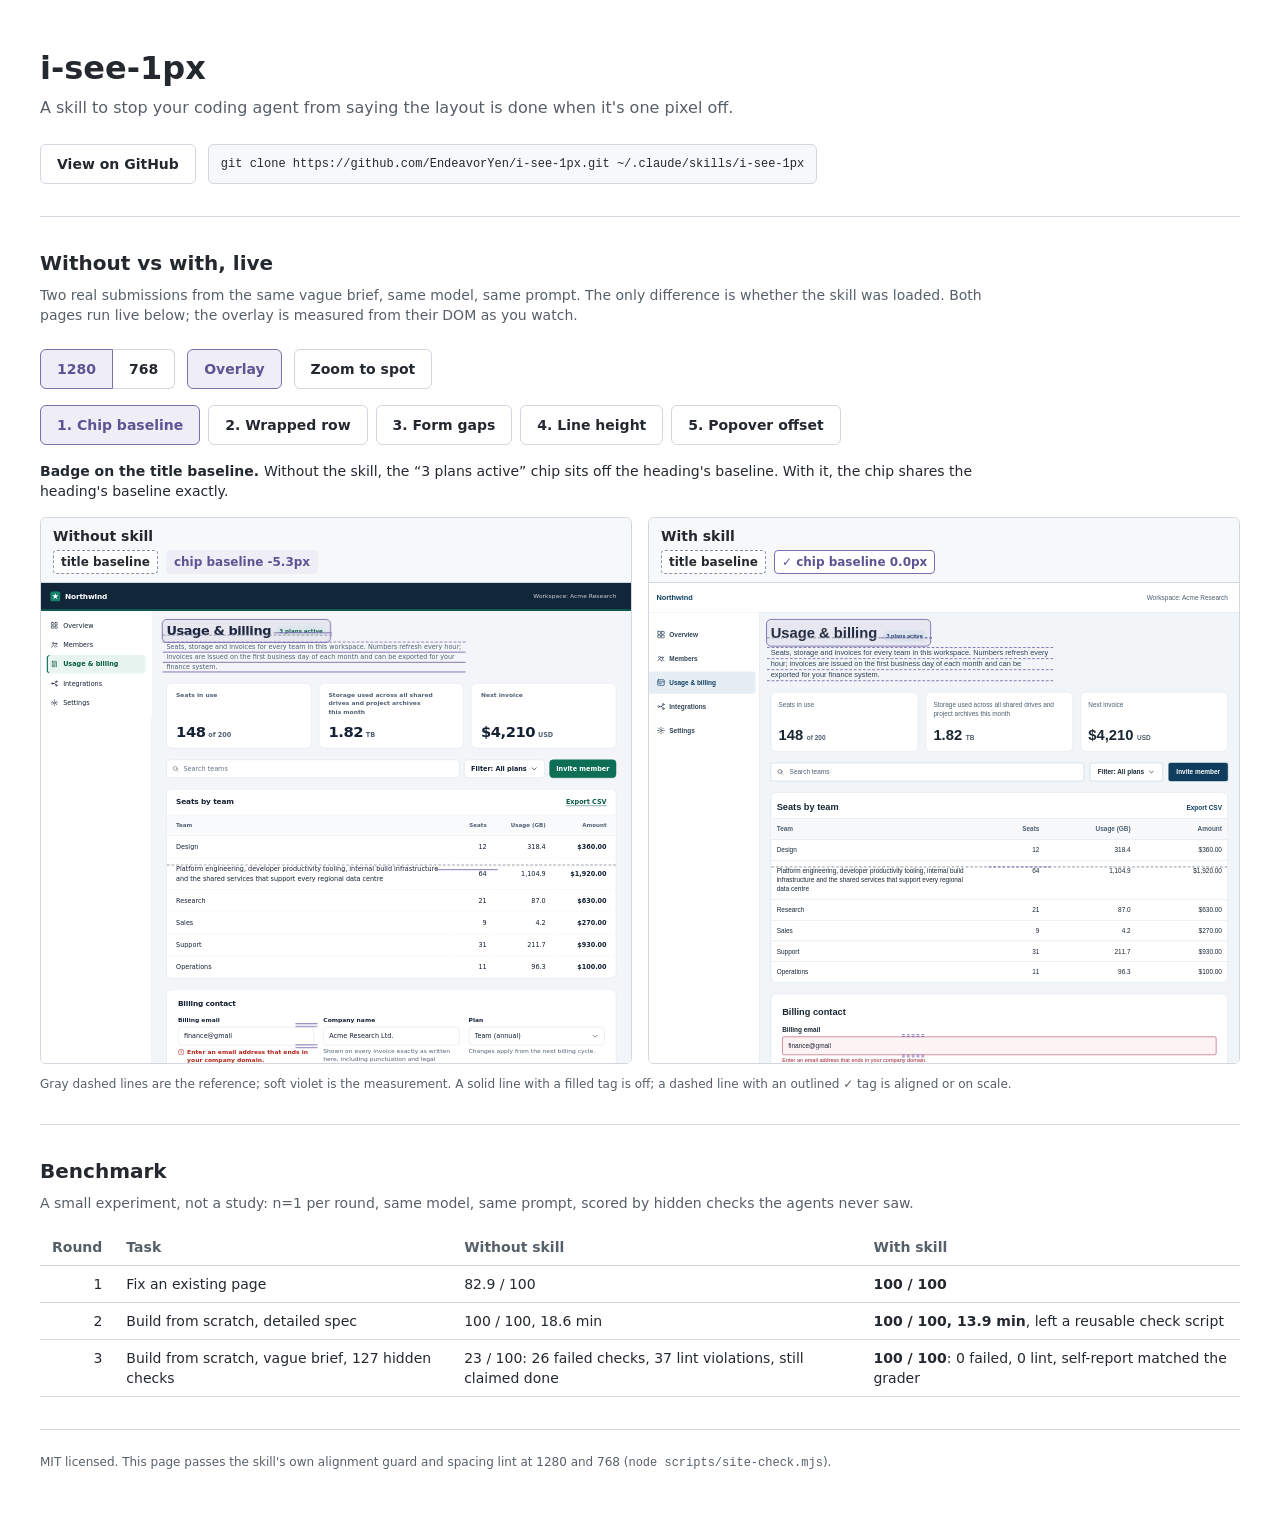
==== docs/index.html @ 6da5fd3b "Add GitHub Pages site with a live comparison viewer - docs/index.html, site.css, site.js: a hero, a " ====
<!doctype html>
<html lang="en">
<head>
  <meta charset="utf-8">
  <meta name="viewport" content="width=device-width, initial-scale=1">
  <title>i-see-1px: live without / with comparison</title>
  <meta name="description" content="A skill to stop your coding agent from saying the layout is done when it's one pixel off.">
  <link rel="icon" href="data:,">
  <link rel="stylesheet" href="tokens.css">
  <link rel="stylesheet" href="site.css">
</head>
<body>
  <header class="wrap hero" data-qa="hero">
    <h1 class="hero-title" data-qa="hero-title">i-see-1px</h1>
    <p class="tagline" data-qa="tagline">A skill to stop your coding agent from saying the layout is done when it's one pixel off.</p>
    <div class="hero-actions" data-qa="hero-actions">
      <a class="btn" data-qa="btn" href="https://github.com/EndeavorYen/i-see-1px">View on GitHub</a>
      <code class="install" data-qa="install">git clone https://github.com/EndeavorYen/i-see-1px.git ~/.claude/skills/i-see-1px</code>
    </div>
  </header>

  <main>
    <section class="wrap section" data-qa="viewer" aria-labelledby="viewer-title">
      <h2 class="section-title" data-qa="section-title" id="viewer-title">Without vs with, live</h2>
      <p class="lead" data-qa="lead">Two real submissions from the same vague brief, same model, same prompt. The only difference is whether the skill was loaded. Both pages run live below; the overlay is measured from their DOM as you watch.</p>

      <div class="toolbar" data-qa="toolbar">
        <div class="seg" role="group" aria-label="Viewport width" data-qa="seg">
          <button class="btn" data-qa="btn" type="button" data-width="1280" aria-pressed="true">1280</button>
          <button class="btn" data-qa="btn" type="button" data-width="768" aria-pressed="false">768</button>
        </div>
        <button class="btn" data-qa="btn" type="button" id="overlay-toggle" aria-pressed="true">Overlay</button>
        <button class="btn" data-qa="btn" type="button" id="zoom-toggle" aria-pressed="false">Zoom to spot</button>
      </div>

      <div class="spots" role="group" aria-label="Spots" data-qa="spots">
        <button class="btn" data-qa="spot" type="button" data-spot="chip" aria-pressed="true">1. Chip baseline</button>
        <button class="btn" data-qa="spot" type="button" data-spot="wrapped" aria-pressed="false">2. Wrapped row</button>
        <button class="btn" data-qa="spot" type="button" data-spot="gaps" aria-pressed="false">3. Form gaps</button>
        <button class="btn" data-qa="spot" type="button" data-spot="lineheight" aria-pressed="false">4. Line height</button>
        <button class="btn" data-qa="spot" type="button" data-spot="popover" aria-pressed="false">5. Popover offset</button>
      </div>

      <p class="caption" data-qa="caption" id="caption" aria-live="polite"></p>

      <div class="frames" data-qa="frames">
        <figure class="frame" data-qa="frame" data-side="without">
          <figcaption class="strip" data-qa="strip">
            <span class="strip-title" data-qa="strip-title">Without skill</span>
            <span class="tags" data-qa="tags"></span>
          </figcaption>
          <div class="viewport" data-qa="viewport"><iframe title="Demo page built without the skill" src="demo/without/index.html" loading="eager"></iframe></div>
        </figure>
        <figure class="frame" data-qa="frame" data-side="with">
          <figcaption class="strip" data-qa="strip">
            <span class="strip-title" data-qa="strip-title">With skill</span>
            <span class="tags" data-qa="tags"></span>
          </figcaption>
          <div class="viewport" data-qa="viewport"><iframe title="Demo page built with the skill" src="demo/with/index.html" loading="eager"></iframe></div>
        </figure>
      </div>
      <p class="key" data-qa="key">Gray dashed lines are the reference; soft violet is the measurement. A solid line with a filled tag is off; a dashed line with an outlined ✓ tag is aligned or on scale.</p>
    </section>

    <section class="wrap section" data-qa="bench" aria-labelledby="bench-title">
      <h2 class="section-title" data-qa="section-title" id="bench-title">Benchmark</h2>
      <p class="lead" data-qa="lead">A small experiment, not a study: n=1 per round, same model, same prompt, scored by hidden checks the agents never saw.</p>
      <table class="bench" data-qa="bench-table">
        <thead>
          <tr><th class="num" data-qa="th" scope="col">Round</th><th data-qa="th" scope="col">Task</th><th data-qa="th" scope="col">Without skill</th><th data-qa="th" scope="col">With skill</th></tr>
        </thead>
        <tbody>
          <tr><td class="num" data-qa="td-num">1</td><td data-qa="td">Fix an existing page</td><td data-qa="td">82.9 / 100</td><td data-qa="td"><strong>100 / 100</strong></td></tr>
          <tr><td class="num" data-qa="td-num">2</td><td data-qa="td">Build from scratch, detailed spec</td><td data-qa="td">100 / 100, 18.6 min</td><td data-qa="td"><strong>100 / 100, 13.9 min</strong>, left a reusable check script</td></tr>
          <tr><td class="num" data-qa="td-num">3</td><td data-qa="td">Build from scratch, vague brief, 127 hidden checks</td><td data-qa="td">23 / 100: 26 failed checks, 37 lint violations, still claimed done</td><td data-qa="td"><strong>100 / 100</strong>: 0 failed, 0 lint, self-report matched the grader</td></tr>
        </tbody>
      </table>
    </section>
  </main>

  <footer class="wrap footer" data-qa="footer">
    <p class="footnote" data-qa="footnote">MIT licensed. This page passes the skill's own alignment guard and spacing lint at 1280 and 768 (<code>node scripts/site-check.mjs</code>).</p>
  </footer>
  <script src="site.js" defer></script>
</body>
</html>
---- docs/tokens.css ----
/* Layout and type tokens. The only file allowed to hold raw px for spacing, sizes, offsets and type.
   Load this first. Every component sheet uses var(--...) from here.
   Rules: spacing is a 4px step. Line heights are px on the same 4px grid, paired with a font size.
   A value off this scale needs a same-line "px-ok: <reason>" comment.
   Breakpoints cannot be CSS variables inside @media; keep them in one place (see --bp-* below) and
   list the same widths in the guard config's "viewports". */
:root {
  /* spacing: 4px scale */
  --space-0: 0;
  --space-1: 4px;
  --space-2: 8px;
  --space-3: 12px;
  --space-4: 16px;
  --space-5: 20px;
  --space-6: 24px;
  --space-8: 32px;
  --space-10: 40px;
  --space-12: 48px;
  --space-16: 64px;
  --space-24: 96px;
  --hairline: 2px; /* px-ok: seams only (grid hairlines, segmented tracks) */

  /* type scale: each size has one line height on the 4px grid. Use them as pairs. */
  --fs-xs: 12px;  --lh-xs: 16px;   /* captions, help text, badges */
  --fs-sm: 14px;  --lh-sm: 20px;   /* body, controls, table cells */
  --fs-md: 16px;  --lh-md: 24px;   /* lead text */
  --fs-lg: 20px;  --lh-lg: 28px;   /* section titles */
  --fs-xl: 24px;  --lh-xl: 32px;   /* dialog titles */
  --fs-2xl: 32px; --lh-2xl: 40px;  /* page titles, big numbers */
  --numeric: tabular-nums;         /* font-variant-numeric for every number column or counter */

  /* control heights: every button, input, select, chip in a row uses one of these */
  --control-sm: 32px;
  --control-md: 40px;
  --control-lg: 48px;
  --hit-min: 44px; /* coarse-pointer hit target; draw the visual box at a control height */

  /* icons sit in a fixed square slot, centred */
  --icon-sm: 16px;
  --icon-md: 20px;
  --icon-lg: 24px;

  /* columns */
  --content-col: 960px;
  --sidebar-w: 240px;
  --page-pad: var(--space-6);
  --gutter: var(--space-6);

  /* overlays */
  --popover-offset: var(--space-2); /* gap between a trigger and its menu/popover, every direction */
  --dialog-pad: var(--space-6);
  --dialog-w: 480px;

  /* corners */
  --radius-sm: 4px;
  --radius-md: 6px;
  --radius-lg: 12px;

  /* breakpoints (documentation only; copy the numbers into @media and into the guard viewports) */
  --bp-tablet: 768px;
  --bp-desktop: 1280px;
}

/* Helpers that apply the tokens. Copy what you need into the project's base sheet. */
html { font-size: var(--fs-sm); line-height: var(--lh-sm); }
input, button, select, textarea { font-family: inherit; font-size: var(--fs-sm); line-height: var(--lh-sm); }
.content-col { width: min(var(--content-col), 100%); margin-inline: auto; }
.icon { flex: none; display: block; width: var(--icon-md); height: var(--icon-md); }
.num { font-variant-numeric: var(--numeric); text-align: end; }
---- docs/site.css ----
/* Site styles. Spacing, type and sizes come from tokens.css; colours are gray plus one accent. */
:root {
  --white: #ffffff;
  --gray-50: #f6f8fa;
  --gray-200: #d0d7de;
  --gray-500: #8c959f;
  --gray-600: #57606a;
  --gray-900: #24292f;
  --accent: #7c6fb0;
  --accent-ink: #5f5394;
  --accent-tint: #efeef6;
  --wrap: 1200px;
  --frame-h: 480px;
  --border: 1px solid var(--gray-200);
}

* { box-sizing: border-box; }
body {
  margin: 0;
  background: var(--white);
  color: var(--gray-900);
  font-family: system-ui, -apple-system, "Segoe UI", Roboto, "Helvetica Neue", Arial, sans-serif;
  font-size: var(--fs-sm);
  line-height: var(--lh-sm);
}
.wrap { width: min(var(--wrap), calc(100% - 2 * var(--page-pad))); margin-inline: auto; }

/* hero */
.hero { padding-block: var(--space-12) var(--space-8); }
.hero-title { margin: 0; font-size: var(--fs-2xl); line-height: var(--lh-2xl); font-weight: 700; }
.tagline { margin: var(--space-2) 0 0; font-size: var(--fs-md); line-height: var(--lh-md); color: var(--gray-600); }
.hero-actions { display: flex; flex-wrap: wrap; align-items: center; gap: var(--space-3); margin-top: var(--space-6); }
.install {
  display: inline-flex; align-items: center; height: var(--control-md); max-width: 100%; overflow-x: auto;
  padding: 0 var(--space-3); border: var(--border); border-radius: var(--radius-md); background: var(--gray-50);
  font-family: ui-monospace, SFMono-Regular, Menlo, Consolas, monospace; font-size: var(--fs-xs); line-height: var(--lh-xs); white-space: nowrap;
}

/* buttons */
.btn {
  display: inline-flex; align-items: center; justify-content: center; height: var(--control-md);
  padding: 0 var(--space-4); border: var(--border); border-radius: var(--radius-md);
  background: var(--white); color: var(--gray-900); font: inherit; font-weight: 600; text-decoration: none; cursor: pointer; white-space: nowrap;
}
.btn:hover { background: var(--gray-50); }
.btn:focus-visible { outline: 2px solid var(--accent); outline-offset: var(--space-0); }
.btn[aria-pressed="true"] { background: var(--accent-tint); border-color: var(--accent); color: var(--accent-ink); }

/* sections */
.section { padding-block: var(--space-8); border-top: var(--border); }
.section-title { margin: 0; font-size: var(--fs-lg); line-height: var(--lh-lg); }
.lead { margin: var(--space-2) 0 0; max-width: var(--content-col); color: var(--gray-600); }
.toolbar { display: flex; flex-wrap: wrap; align-items: center; gap: var(--space-3); margin-top: var(--space-6); }
.seg { display: inline-flex; }
.seg .btn:first-child { border-top-right-radius: 0; border-bottom-right-radius: 0; }
.seg .btn:last-child { border-left: 0; border-top-left-radius: 0; border-bottom-left-radius: 0; }
.spots { display: flex; flex-wrap: wrap; gap: var(--space-2); margin-top: var(--space-4); }
.caption { margin: var(--space-4) 0 0; min-height: var(--space-10); max-width: var(--content-col); }
.key { margin: var(--space-3) 0 0; color: var(--gray-600); font-size: var(--fs-xs); line-height: var(--lh-xs); }

/* frames */
.frames { display: grid; grid-template-columns: 1fr 1fr; gap: var(--space-4); margin-top: var(--space-4); }
.frame { margin: 0; min-width: 0; border: var(--border); border-radius: var(--radius-md); overflow: hidden; }
.strip { display: flex; flex-direction: column; gap: var(--space-1); padding: var(--space-2) var(--space-3); background: var(--gray-50); border-bottom: var(--border); }
.strip-title { font-weight: 600; }
.tags { display: flex; flex-wrap: wrap; gap: var(--space-2); min-height: var(--space-6); }
.tag { display: inline-flex; align-items: center; height: var(--space-6); padding: 0 var(--space-2); border-radius: var(--radius-sm); font-size: var(--fs-xs); line-height: var(--lh-xs); font-weight: 600; white-space: nowrap; }
.tag-ref { color: var(--gray-900); background: var(--white); outline: 1px dashed var(--gray-500); outline-offset: -1px; } /* px-ok: outline drawn inside the box */
.tag-off { color: var(--accent-ink); background: var(--accent-tint); }
.tag-ok { color: var(--accent-ink); background: var(--white); outline: 1px solid var(--accent); outline-offset: -1px; } /* px-ok: outline drawn inside the box */
.viewport { position: relative; height: var(--frame-h); overflow: hidden; background: var(--white); }
.viewport iframe { display: block; border: 0; transform-origin: 0 0; }

/* benchmark */
.bench { width: 100%; margin-top: var(--space-4); border-collapse: collapse; }
.bench th, .bench td { padding: var(--space-2) var(--space-3); border-bottom: var(--border); text-align: start; vertical-align: top; }
.bench th { font-weight: 600; color: var(--gray-600); }
.bench .num { text-align: end; font-variant-numeric: var(--numeric); width: var(--space-16); }

/* footer */
.footer { padding-block: var(--space-6) var(--space-12); border-top: var(--border); }
.footnote { margin: 0; color: var(--gray-600); font-size: var(--fs-xs); line-height: var(--lh-xs); }
code { font-family: ui-monospace, SFMono-Regular, Menlo, Consolas, monospace; }
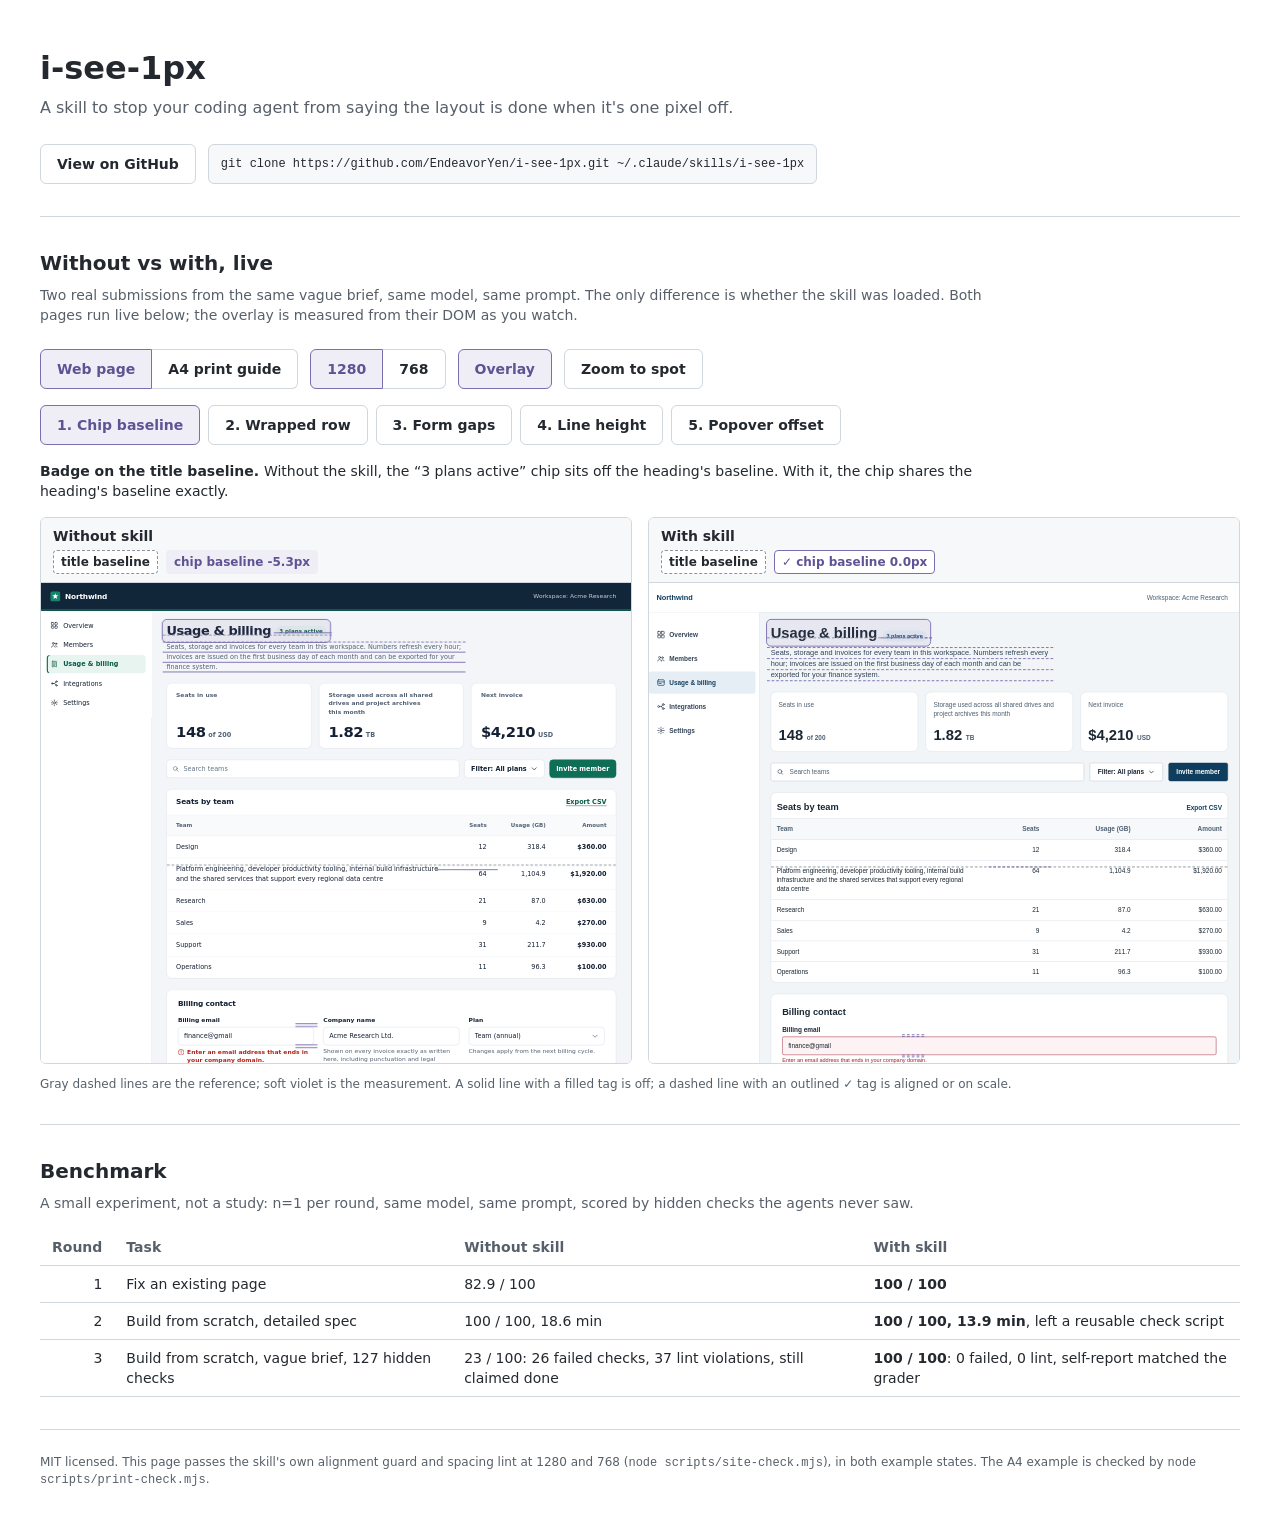
==== commit 3ee17bae: "Add printed documents: widow, typography and palette checks, print preset, example and site case - a" ====
--- a/docs/index.html
+++ b/docs/index.html
@@ -22,10 +22,14 @@
   <main>
     <section class="wrap section" data-qa="viewer" aria-labelledby="viewer-title">
       <h2 class="section-title" data-qa="section-title" id="viewer-title">Without vs with, live</h2>
-      <p class="lead" data-qa="lead">Two real submissions from the same vague brief, same model, same prompt. The only difference is whether the skill was loaded. Both pages run live below; the overlay is measured from their DOM as you watch.</p>
+      <p class="lead" data-qa="lead" id="lead">Two real submissions from the same vague brief, same model, same prompt. The only difference is whether the skill was loaded. Both pages run live below; the overlay is measured from their DOM as you watch.</p>
 
       <div class="toolbar" data-qa="toolbar">
-        <div class="seg" role="group" aria-label="Viewport width" data-qa="seg">
+        <div class="seg" role="group" aria-label="Example" data-qa="seg">
+          <button class="btn" data-qa="btn" type="button" data-kind="web" aria-pressed="true">Web page</button>
+          <button class="btn" data-qa="btn" type="button" data-kind="print" aria-pressed="false">A4 print guide</button>
+        </div>
+        <div class="seg" role="group" aria-label="Viewport width" data-qa="seg" id="width-seg">
           <button class="btn" data-qa="btn" type="button" data-width="1280" aria-pressed="true">1280</button>
           <button class="btn" data-qa="btn" type="button" data-width="768" aria-pressed="false">768</button>
         </div>
@@ -34,11 +38,16 @@
       </div>
 
       <div class="spots" role="group" aria-label="Spots" data-qa="spots">
-        <button class="btn" data-qa="spot" type="button" data-spot="chip" aria-pressed="true">1. Chip baseline</button>
-        <button class="btn" data-qa="spot" type="button" data-spot="wrapped" aria-pressed="false">2. Wrapped row</button>
-        <button class="btn" data-qa="spot" type="button" data-spot="gaps" aria-pressed="false">3. Form gaps</button>
-        <button class="btn" data-qa="spot" type="button" data-spot="lineheight" aria-pressed="false">4. Line height</button>
-        <button class="btn" data-qa="spot" type="button" data-spot="popover" aria-pressed="false">5. Popover offset</button>
+        <button class="btn" data-qa="spot" type="button" data-kind="web" data-spot="chip" aria-pressed="true">1. Chip baseline</button>
+        <button class="btn" data-qa="spot" type="button" data-kind="web" data-spot="wrapped" aria-pressed="false">2. Wrapped row</button>
+        <button class="btn" data-qa="spot" type="button" data-kind="web" data-spot="gaps" aria-pressed="false">3. Form gaps</button>
+        <button class="btn" data-qa="spot" type="button" data-kind="web" data-spot="lineheight" aria-pressed="false">4. Line height</button>
+        <button class="btn" data-qa="spot" type="button" data-kind="web" data-spot="popover" aria-pressed="false">5. Popover offset</button>
+        <button class="btn" data-qa="spot" type="button" data-kind="print" data-spot="terms" aria-pressed="true" hidden>1. Paired terminals</button>
+        <button class="btn" data-qa="spot" type="button" data-kind="print" data-spot="orphan" aria-pressed="false" hidden>2. Stub last line</button>
+        <button class="btn" data-qa="spot" type="button" data-kind="print" data-spot="inset" aria-pressed="false" hidden>3. One text-left</button>
+        <button class="btn" data-qa="spot" type="button" data-kind="print" data-spot="scale" aria-pressed="false" hidden>4. Type scale</button>
+        <button class="btn" data-qa="spot" type="button" data-kind="print" data-spot="palette" aria-pressed="false" hidden>5. Palette</button>
       </div>
 
       <p class="caption" data-qa="caption" id="caption" aria-live="polite"></p>
@@ -79,7 +88,7 @@
   </main>
 
   <footer class="wrap footer" data-qa="footer">
-    <p class="footnote" data-qa="footnote">MIT licensed. This page passes the skill's own alignment guard and spacing lint at 1280 and 768 (<code>node scripts/site-check.mjs</code>).</p>
+    <p class="footnote" data-qa="footnote">MIT licensed. This page passes the skill's own alignment guard and spacing lint at 1280 and 768 (<code>node scripts/site-check.mjs</code>), in both example states. The A4 example is checked by <code>node scripts/print-check.mjs</code>.</p>
   </footer>
   <script src="site.js" defer></script>
 </body>
--- a/docs/site.css
+++ b/docs/site.css
@@ -15,6 +15,7 @@
 }
 
 * { box-sizing: border-box; }
+[hidden] { display: none !important; }
 body {
   margin: 0;
   background: var(--white);
